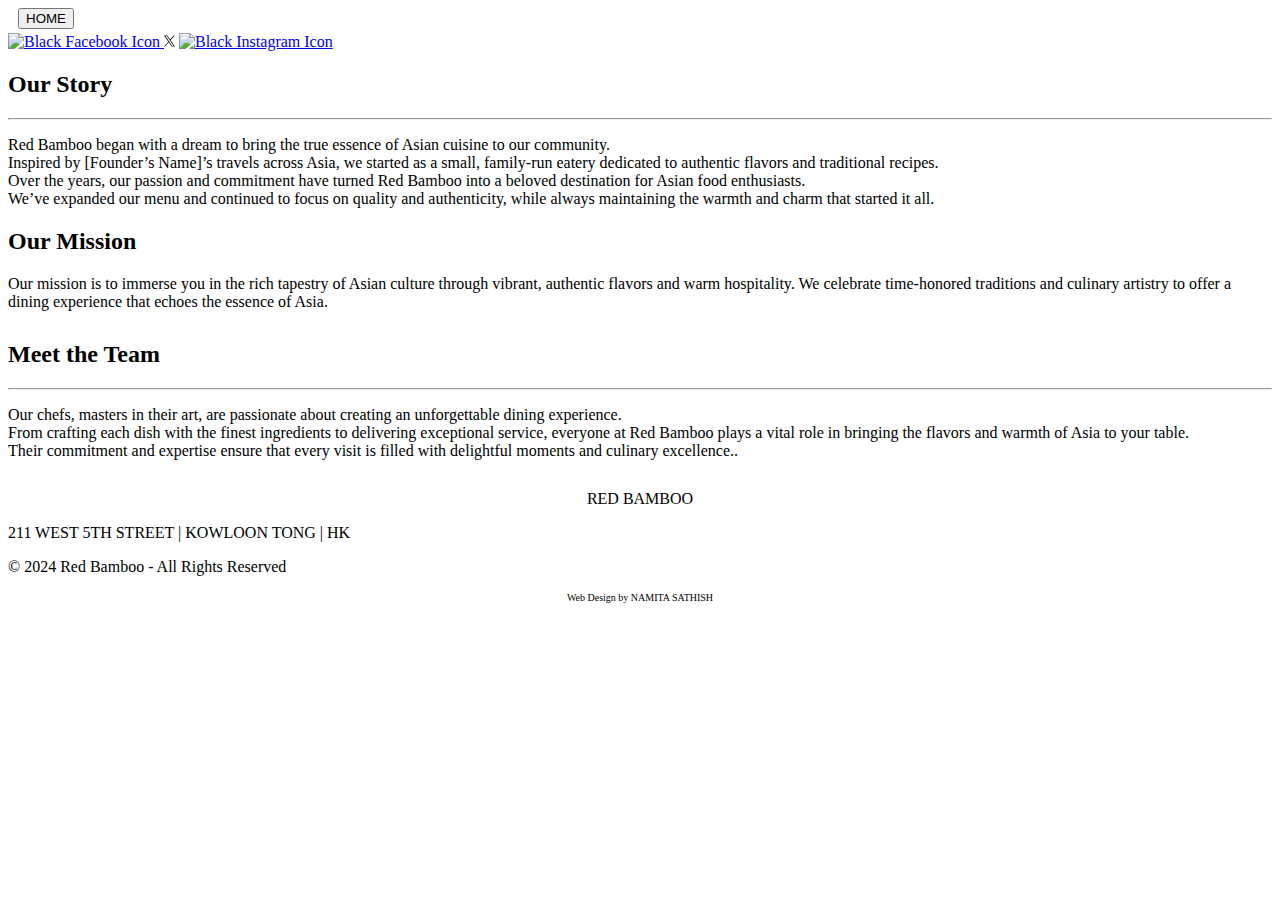
==== about.html @ dbcdd11d "Add files via upload" ====
<!DOCTYPE html>
<html lang="en">
<head>
    <meta charset="UTF-8">
    <meta name="viewport" content="width=device-width, initial-scale=1.0">
    <title>About Us</title>
    <link rel="stylesheet" href="style_about.css"> <!-- Link to your CSS file -->
    <link rel="preconnect" href="https://fonts.googleapis.com">
    <link rel="preconnect" href="https://fonts.gstatic.com" crossorigin>
    
    <link href="https://fonts.googleapis.com/css2?family=Dosis:wght@200..800&display=swap" rel="stylesheet">
</head>
<body>
    <div class="header">
        
            <button style=" margin-left: 10px; justify-content: flex-start" class="home" onclick="window.location.href='index.html'">HOME</button>
            
       
        <nav class="desktop-right">
            <a href="#" target="_blank" aria-label="Black Facebook Icon">
                <img alt="Black Facebook Icon" src="https://static.wixstatic.com/media/0fdef751204647a3bbd7eaa2827ed4f9.png/v1/fill/w_24,h_24,al_c,q_85,usm_0.66_1.00_0.01,enc_auto/0fdef751204647a3bbd7eaa2827ed4f9.png" style="margin-top: 3px; width: 15px; height: 15px; object-fit: cover;">
            </a>

            <a ><svg style="width: 11px; height: 12px; object-fit: cover;" viewBox="0 0 1200 1227" xmlns="http://www.w3.org/2000/svg" aria-hidden="true" role="none" class="u01b__icon-home"> 
                <path d="M714.163 519.284L1160.89 0H1055.03L667.137 450.887L357.328 0H0L468.492 681.821L0 1226.37H105.866L515.491 750.218L842.672 1226.37H1200L714.137 519.284H714.163ZM569.165 687.828L521.697 619.934L144.011 79.6944H306.615L611.412 515.685L658.88 583.579L1055.08 1150.3H892.476L569.165 687.854V687.828Z"></path> 
               </svg>
            </a>
            
            <a href="#" target="_blank" aria-label="Black Instagram Icon">
                <img alt="Black Instagram Icon" src="https://static.wixstatic.com/media/01c3aff52f2a4dffa526d7a9843d46ea.png/v1/fill/w_24,h_24,al_c,q_85,usm_0.66_1.00_0.01,enc_auto/01c3aff52f2a4dffa526d7a9843d46ea.png" style="margin-top: 4px; width: 16px; height: 16px; object-fit: cover;">
            </a>
              
        </nav>
    </div>
    
    <main>
        <section class="ourstory">
            <div class="col1" style="background-image: url('./assets/abt1.jpg'); background-size: contain;">
            </div>


            <div class="col2">
            
            <div class="container">
                <h2>Our Story</h2>
                <div style="font-weight: bolder; color: white;"><hr></div>
                <p>
                    Red Bamboo began with a dream to bring the true essence of Asian cuisine to our community.<br/> Inspired by [Founder’s Name]’s travels across Asia, we started as a small, family-run eatery dedicated to authentic flavors and traditional recipes.<br/>

Over the years, our passion and commitment have turned Red Bamboo into a beloved destination for Asian food enthusiasts. <br/>We’ve expanded our menu and continued to focus on quality and authenticity, while always maintaining the warmth and charm that started it all.

                </p> 
            </div>

        </section>
    </main>


    <main>
        
            <div class="mission">
            <h2 >Our Mission</h2>
            <div style="margin-bottom: 30px;">
            <p >
               
                Our mission is to immerse you in the rich tapestry of Asian culture through vibrant, authentic flavors and warm hospitality. We celebrate time-honored traditions and culinary artistry to offer a dining experience that echoes the essence of Asia. 
            </p>
        </div>
        </div>
        
        
    </main>

    
    <main>
        
        <section class="meettheteam">
            <div class="col11">
                <div class="container">
            <h2>Meet the Team</h2>
            <div style="font-weight: bolder; color: white;"><hr></div>
            
            <p>
                Our chefs, masters in their art, are passionate about creating an unforgettable dining experience.<br/> From crafting each dish with the finest ingredients to delivering exceptional service, everyone at Red Bamboo plays a vital role in bringing the flavors and warmth of Asia to your table. <br/> Their commitment and expertise ensure that every visit is filled with delightful moments and culinary excellence..
            </p>
        </div>
        </div>
        <div class="col22" style="background-image: url('./assets/abt2.jpg'); background-size: contain; background-repeat: no-repeat;">

        </div>
        </section>
    </main>


    <section class="footer">
        <div>
        <p style="margin: auto; text-align: center; margin-top: 30px;">RED BAMBOO</p>
       
        <p>211 WEST 5TH STREET | KOWLOON TONG | HK </p>
        
        <p>&copy; 2024 Red Bamboo - All Rights Reserved</p>
        <p style="font-size: 10px; margin: auto; text-align: center; ">Web Design by NAMITA SATHISH</p>
        </div>
    </section>
</body>
</html>
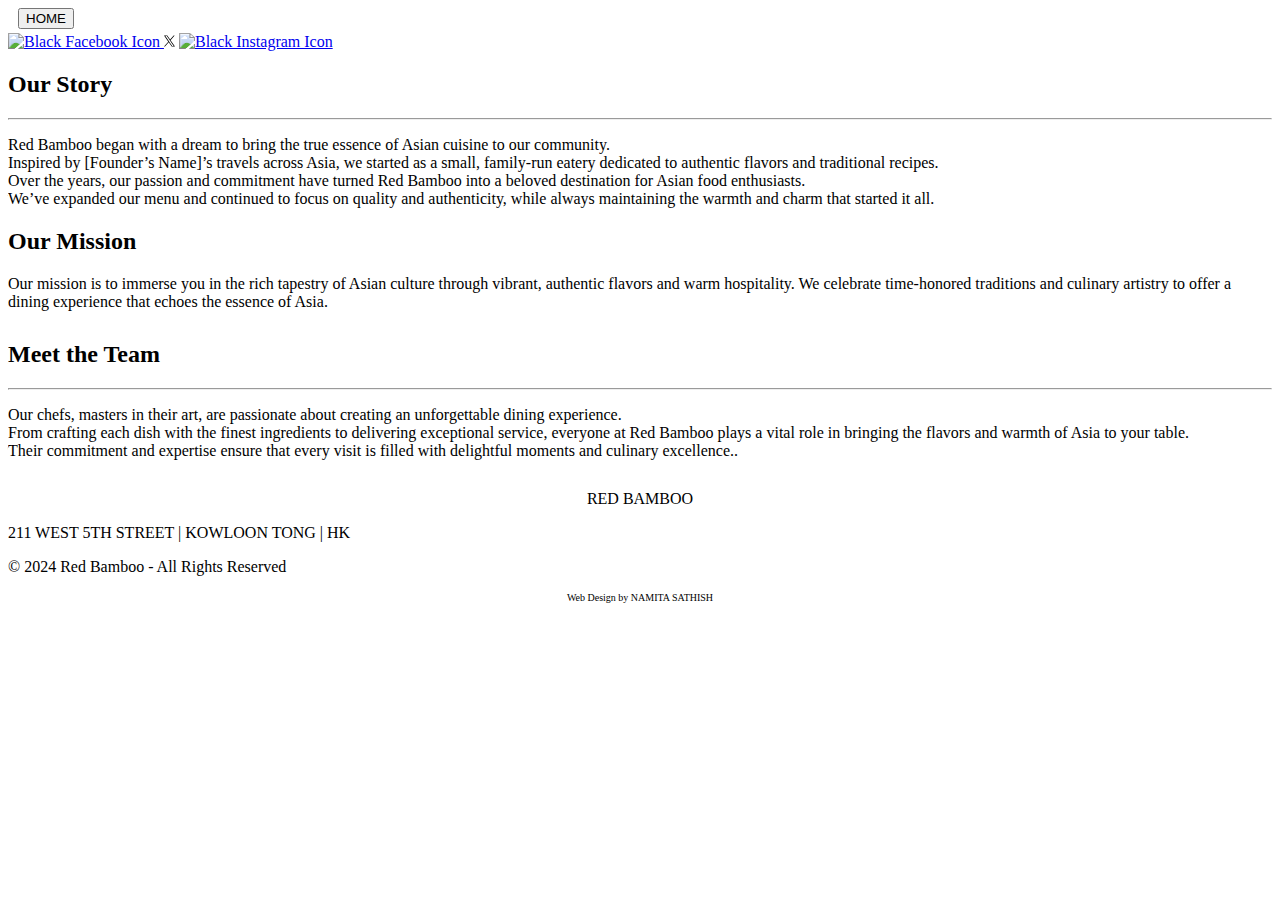
==== commit f2447839: "Update about.html" ====
--- a/about.html
+++ b/about.html
@@ -102,5 +102,6 @@
         <p style="font-size: 10px; margin: auto; text-align: center; ">Web Design by NAMITA SATHISH</p>
         </div>
     </section>
+    
 </body>
 </html>
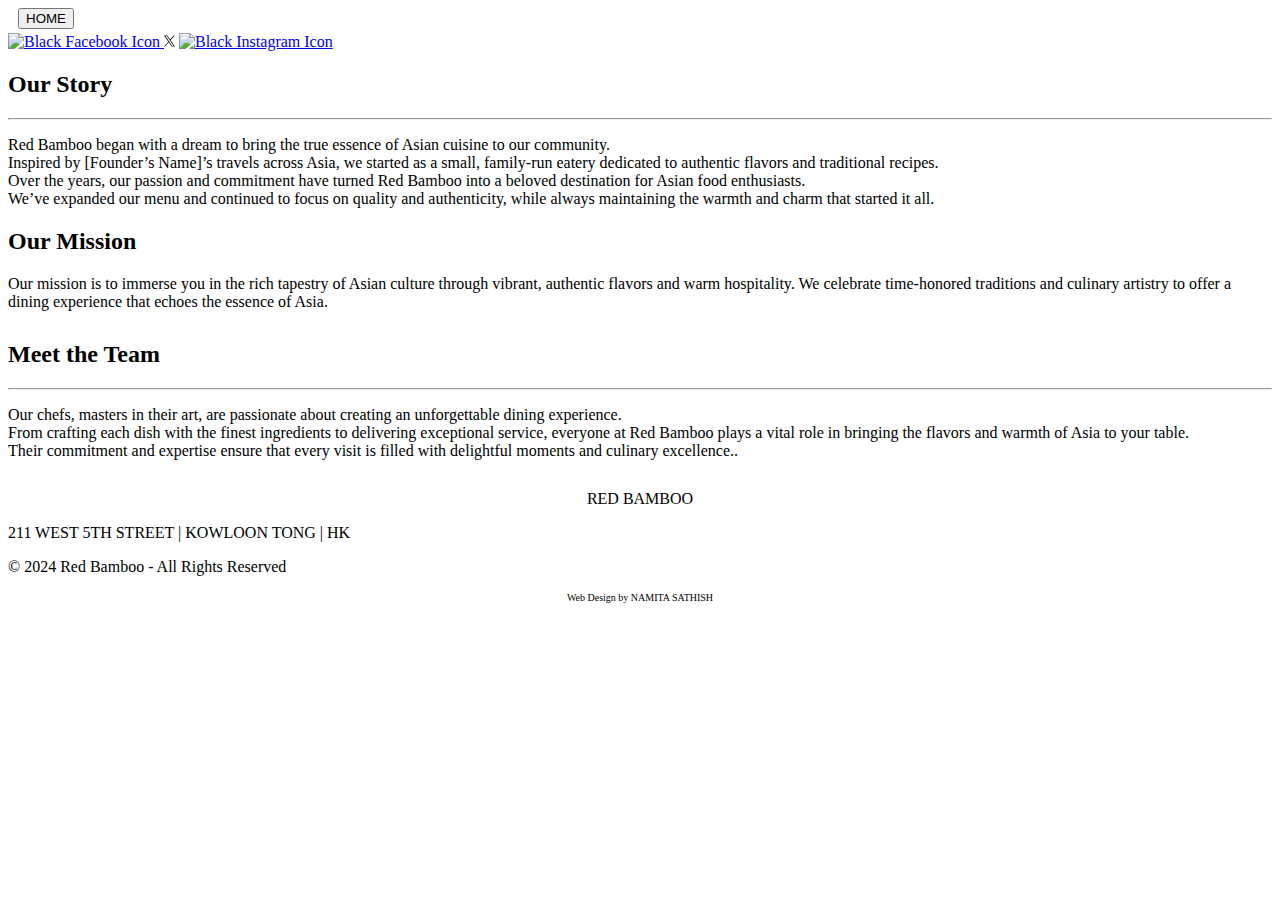
==== commit 453272e4: "Update about.html" ====
--- a/about.html
+++ b/about.html
@@ -1,5 +1,6 @@
 <!DOCTYPE html>
 <html lang="en">
+    
 <head>
     <meta charset="UTF-8">
     <meta name="viewport" content="width=device-width, initial-scale=1.0">
@@ -10,6 +11,7 @@
     
     <link href="https://fonts.googleapis.com/css2?family=Dosis:wght@200..800&display=swap" rel="stylesheet">
 </head>
+    
 <body>
     <div class="header">
         
@@ -31,7 +33,9 @@
             </a>
               
         </nav>
+        
     </div>
+    
     
     <main>
         <section class="ourstory">
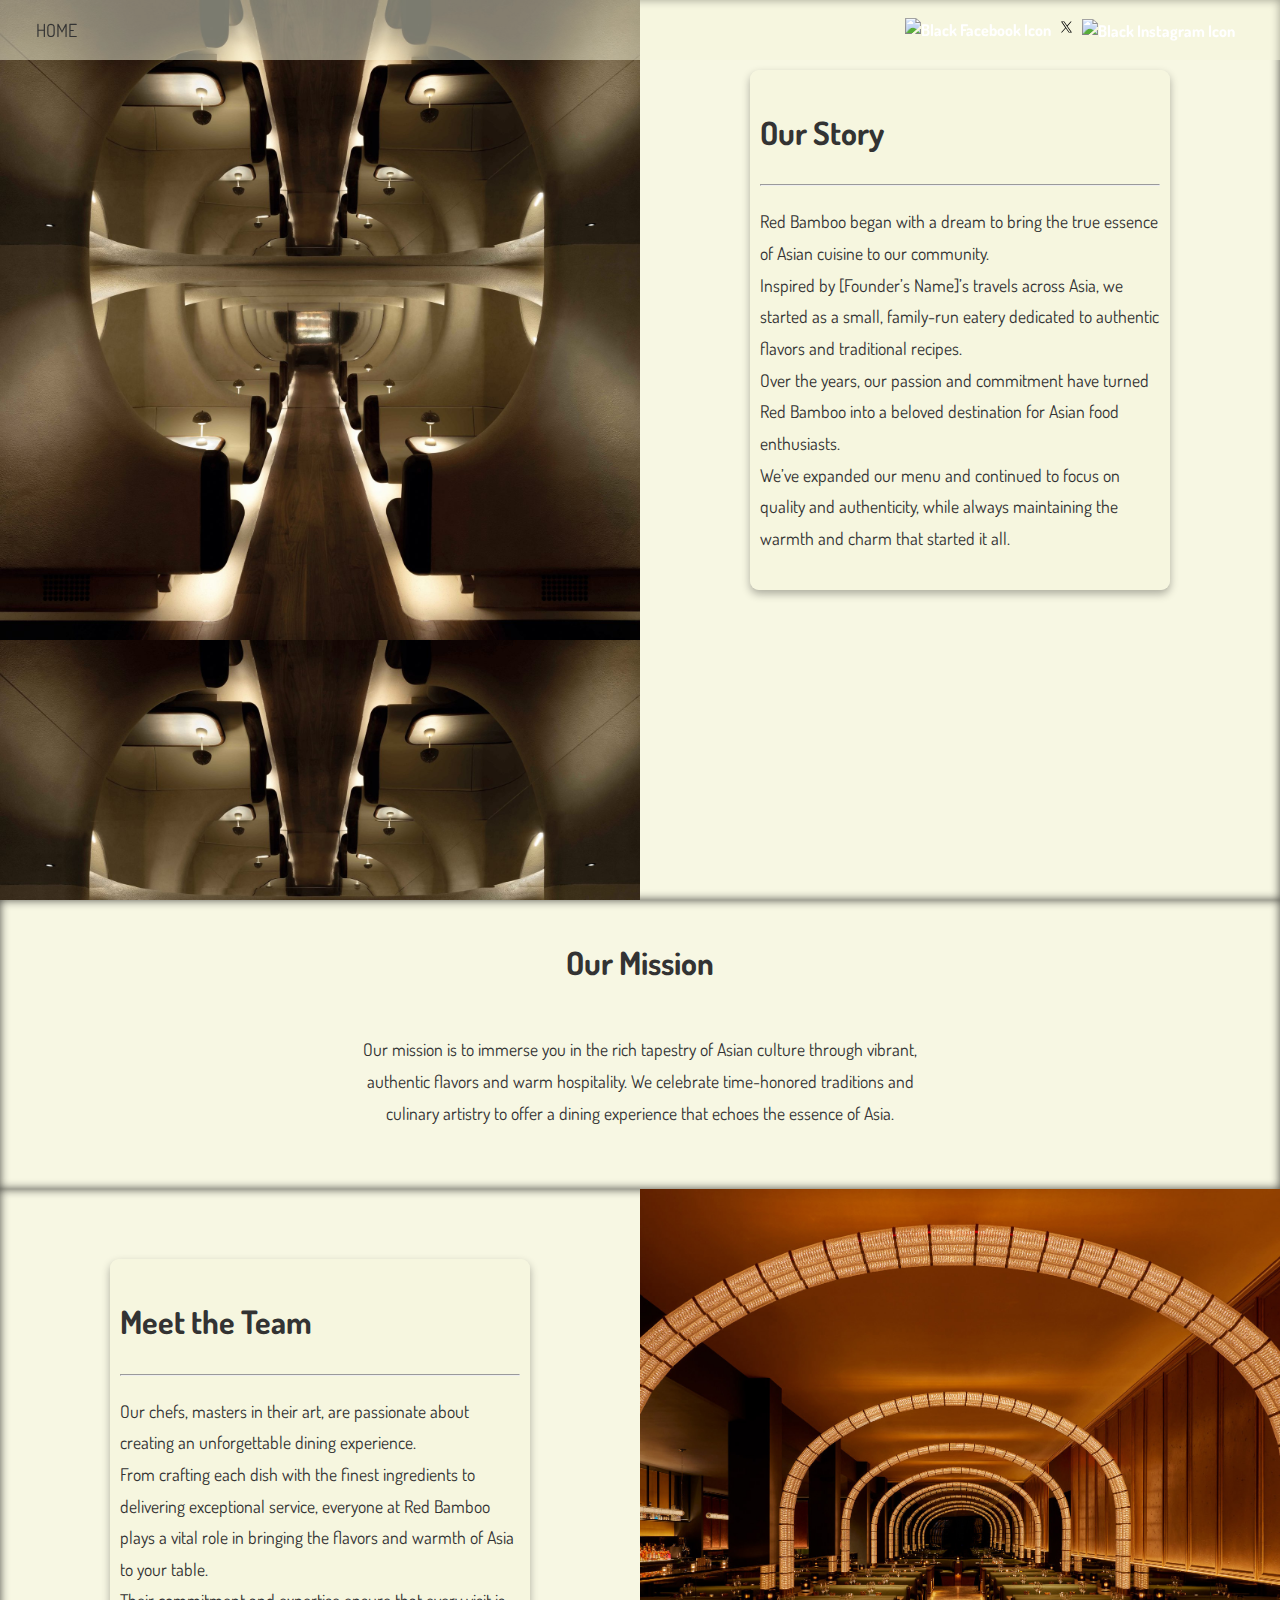
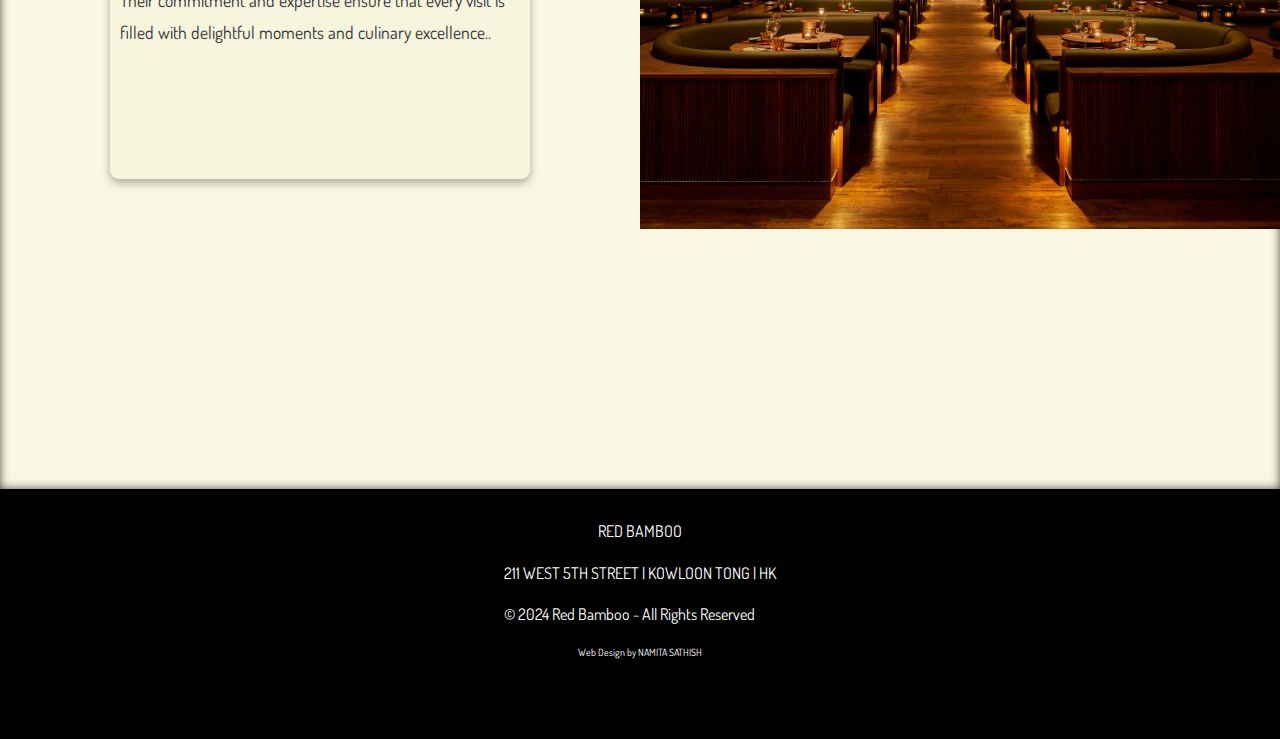
==== commit 8c47a1f2: "Update about.html" ====
--- a/about.html
+++ b/about.html
@@ -1,17 +1,15 @@
 <!DOCTYPE html>
 <html lang="en">
-    
 <head>
     <meta charset="UTF-8">
     <meta name="viewport" content="width=device-width, initial-scale=1.0">
     <title>About Us</title>
-    <link rel="stylesheet" href="style_about.css"> <!-- Link to your CSS file -->
+    <link rel="stylesheet" href="style_about.css">
     <link rel="preconnect" href="https://fonts.googleapis.com">
     <link rel="preconnect" href="https://fonts.gstatic.com" crossorigin>
     
     <link href="https://fonts.googleapis.com/css2?family=Dosis:wght@200..800&display=swap" rel="stylesheet">
 </head>
-    
 <body>
     <div class="header">
         
@@ -33,9 +31,7 @@
             </a>
               
         </nav>
-        
     </div>
-    
     
     <main>
         <section class="ourstory">
@@ -106,6 +102,5 @@
         <p style="font-size: 10px; margin: auto; text-align: center; ">Web Design by NAMITA SATHISH</p>
         </div>
     </section>
-    
 </body>
 </html>
--- a/style_about.css
+++ b/style_about.css
@@ -0,0 +1,145 @@
+body {
+    font-family: Arial, sans-serif;
+    line-height: 1.6;
+    color: #333;
+    margin: 0;
+    padding: 0;
+    background-color: rgba(245, 245, 220, 0.8);
+    font-family: "Dosis", sans-serif;
+    font-optical-sizing: auto;
+    font-style: normal;
+   
+}
+
+.header {
+    display: flex;
+   
+    align-items: center;
+    height: 60px;
+    position: fixed;
+    top: 0;
+    width: 100%;
+    font-family: inherit;
+    background-color: rgba(245, 245, 220, 0.5);
+    padding: 0 20px;
+}
+
+.home {
+    text-decoration: none;
+    border: none;
+    background: transparent;
+    font-family: inherit;
+    color: #333; 
+    cursor: pointer;
+    font-size: large;
+}
+
+
+header h1 {
+    margin: 0;
+    font-size: 2.5rem;
+}
+
+
+
+nav a {
+    color: #fff;
+    text-decoration: none;
+    margin: 0 5px;
+    font-weight: bold;
+}
+
+nav a:hover {
+    text-decoration: underline;
+}
+
+main {
+    max-width:100%;
+    box-shadow: inset 0 0 10px rgba(0, 0, 0, 0.7);
+}
+
+main h2 {
+    font-size: 2rem;
+    color: #333;
+   
+}
+
+main p {
+    font-size: 1.1rem;
+    line-height: 1.8;
+    margin: 20px 0;
+}
+
+.desktop-right{
+    display: flex;
+    justify-content: center;
+    position: absolute;
+    right: 80px;
+   
+}
+.footer{
+    display: flex;
+    justify-content: center;
+    width: 100%;
+    height:250px;
+    color: white;
+    margin: auto;
+    background-color: rgba(0, 0, 0);
+    font-family: inherit;
+   
+}
+.col1{
+    height:100vh;
+    width:50%;
+    float: left;
+    background-color: #333;
+}
+.col2{
+    height:100vh;
+    width:50%;
+    float: right;
+}
+.ourstory{
+    height:100vh;
+   width:100%;
+
+}
+.meettheteam{
+    height:100vh;
+    width:100%;
+ 
+}
+.col22{
+    height:100vh;
+    width:50%;
+    float: right;
+    
+}
+.col11{
+    height:80vh;
+    width:50%;
+    float: left;
+}
+
+ .container {
+     margin: auto;
+     margin-top: 70px;
+     background-color: rgba(245, 245, 220, 0.5); 
+     height: 500px;
+     width: 400px;
+     border-radius: 9px;
+     box-shadow: 0 4px 8px rgba(0, 0, 0, 0.3); 
+     padding:10px;
+ }
+ .mission {
+    margin: auto;
+    display: flex;
+    flex-direction: column;
+    align-items: center; 
+    text-align: center; 
+    padding: 10px;
+}
+
+.mission p {
+    max-width: 600px; 
+}
